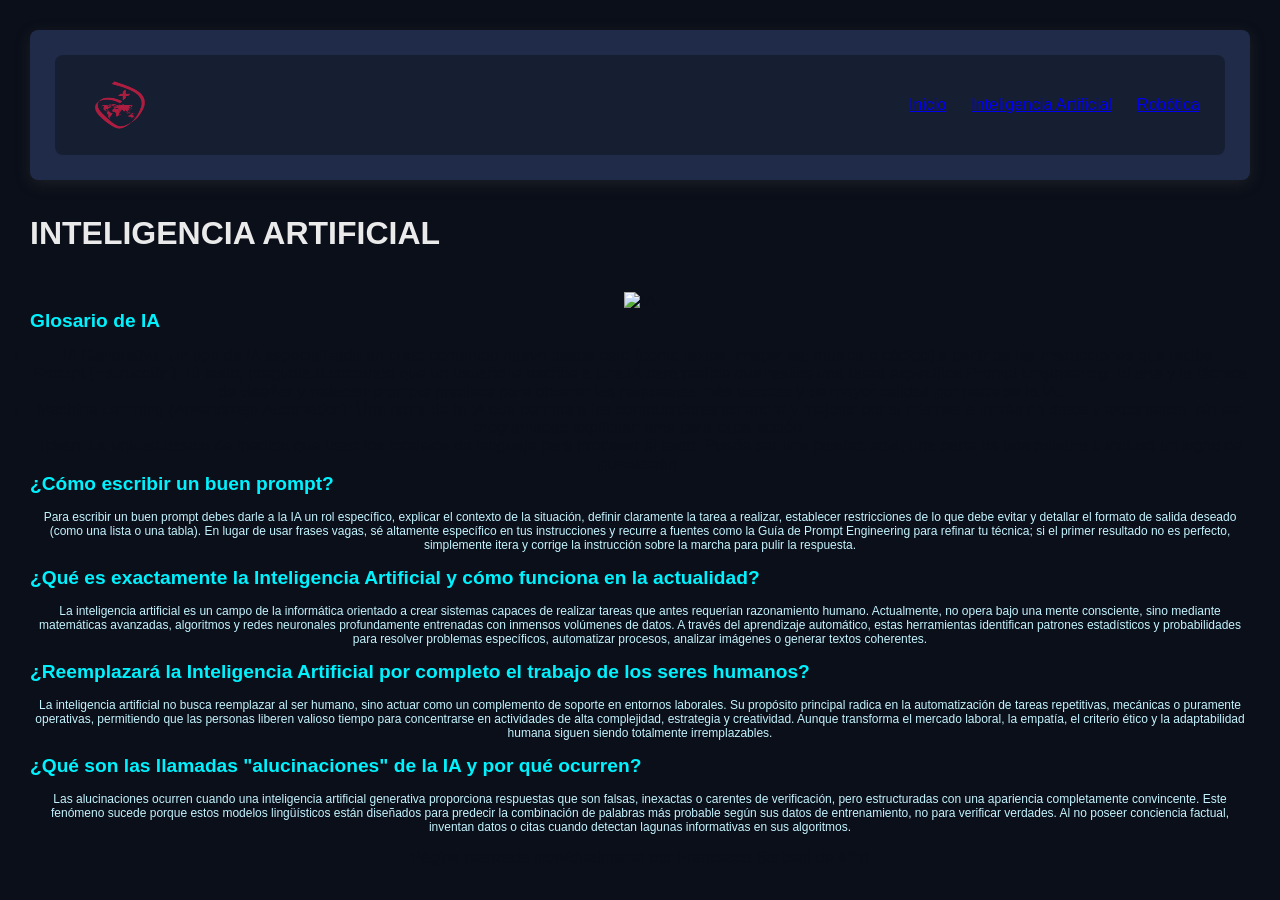
==== IA.html @ f8b9c02d "primer commit" ====
<!DOCTYPE html>
<html lang="en">
<head>
    <meta charset="UTF-8">
    <meta name="viewport" content="width=device-width, initial-scale=1.0">
    <title>Tecnologías de la información</title>    <link rel="stylesheet" href="style.css">    <link rel="stylesheet" href="style.css?v=2">
</head>
<body>

    <section>
        <nav class="navbar">
            <div class="logo" id="loguito">
            <img src="img/Logo_Religiosas_Sagrado_Corazón_de_Jesús.png" width="80" height="70" alt="logitosagrado" />
            </div>

            <div>
            <ul class="nav-links" id="paginas">
                <li><a href="index.html">Inicio</a></li>
                <li><a href="IA.html">Inteligencia Artificial</a></li>
                <li><a href="Robotica.html">Robótica</a></li>
            </div>
        </nav>
    </section>
	
    <div>
        <center>
        <h1>INTELIGENCIA ARTIFICIAL</h1
		</center>
	<img src="img/iafoto.jpg" alt="IA" width="300">

<div id="centro">

	<div class="cajas">
	<h2> Glosario de IA </h2>
	<ul>
		<li>IA Generativa: Un tipo de IA especializada en crear contenido nuevo desde cero (como textos, imágenes, música o código) a partir de las instrucciones que recibe.</li>
		<li>Prompt (Instrucción): El texto, pregunta o comando que un usuario le escribe a una IA para pedirle que realice una tarea específica.Prompt Engineering: El arte y la técnica de diseñar y redactar prompts precisos para obtener las respuestas más exactas y de mayor calidad por parte de la IA.</li>
		<li>Machine Learning (Aprendizaje Automático): Una rama de la IA que permite a las computadoras aprender y mejorar por sí mismas a través de datos y experiencia, sin ser programadas explícitamente para cada acción.</li>
		<li>Token: La unidad básica de medida que usan los modelos de lenguaje para procesar el texto. Puede ser una palabra sola, una parte de una palabra o incluso un signo de puntuación.</li>
	</ul>
	</div>

	<div class="cajas">
		<h2> ¿Cómo escribir un buen prompt? </h2>

		<p> Para escribir un buen prompt debes darle a la IA un rol específico, explicar el contexto de la situación, definir claramente la tarea a realizar, establecer restricciones de lo que debe evitar y detallar el formato de salida deseado (como una lista o una tabla). En lugar de usar frases vagas, sé altamente específico en tus instrucciones y recurre a fuentes como la Guía de Prompt Engineering para refinar tu técnica; si el primer resultado no es perfecto, simplemente itera y corrige la instrucción sobre la marcha para pulir la respuesta.
		</p>
	</div>

	<div class="cajas">
	<h2> ¿Qué es exactamente la Inteligencia Artificial y cómo funciona en la actualidad? </h2>
		<p> La inteligencia artificial es un campo de la informática orientado a crear sistemas capaces de realizar tareas que antes requerían razonamiento humano. Actualmente, no opera bajo una mente consciente, sino mediante matemáticas avanzadas, algoritmos y redes neuronales profundamente entrenadas con inmensos volúmenes de datos. A través del aprendizaje automático, estas herramientas identifican patrones estadísticos y probabilidades para resolver problemas específicos, automatizar procesos, analizar imágenes o generar textos coherentes.
		</p>	
	</div>


	<div class="cajas">
	<h2> ¿Reemplazará la Inteligencia Artificial por completo el trabajo de los seres humanos? </h2>
		<p> La inteligencia artificial no busca reemplazar al ser humano, sino actuar como un complemento de soporte en entornos laborales. Su propósito principal radica en la automatización de tareas repetitivas, mecánicas o puramente operativas, permitiendo que las personas liberen valioso tiempo para concentrarse en actividades de alta complejidad, estrategia y creatividad. Aunque transforma el mercado laboral, la empatía, el criterio ético y la adaptabilidad humana siguen siendo totalmente irremplazables.
		</p>
	</div>


	<div class="cajas">
	<h2> ¿Qué son las llamadas "alucinaciones" de la IA y por qué ocurren? </h2>
		<p>Las alucinaciones ocurren cuando una inteligencia artificial generativa proporciona respuestas que son falsas, inexactas o carentes de verificación, pero estructuradas con una apariencia completamente convincente. Este fenómeno sucede porque estos modelos lingüísticos están diseñados para predecir la combinación de palabras más probable según sus datos de entrenamiento, no para verificar verdades. Al no poseer conciencia factual, inventan datos o citas cuando detectan lagunas informativas en sus algoritmos.
		</p>
	</div>
</div>

</body>

<footer>
    <a>Página realizada individualmente por Francesca Barbieri de 4°"B</a>
</footer>
---- style.css ----
@charset "utf-8";

* {                             
    margin: 0;                    
    padding: 0;                   
    box-sizing: border-box; 
}


body {
    font-family: 'Segoe UI', Tahoma, Geneva, Verdana, sans-serif;      
    background:#0B0F19    ;    
    color: #0B0F19 ;            
    padding: 30px;
}

.navbar {
    display: flex;
    justify-content: space-between; 
    align-items: center;         
    background: #161F32;         
    border-radius: 8px;          
    padding: 15px 25px;          
}


#paginas {
    display: flex;            
    gap: 25px;          
    list-style: none; 
    color: #00F2FE;                
    text-decoration: none; 
    align-items: flex-end;
}

#loguito {
    display: flex;
    align-items:flex-start;
}

#banner {
    display: flex;
    align-items: flex-start;
    justify-content: space-between;
    margin-bottom: 40px;        
    padding: 20px;              
    background: #070A10;         
    border-radius: 8px;          
}

#banner img {
    display: flex;
    align-items: flex-end;
    width:100%;
    height:200px;
    border-radius: 8px;
}

.button{
    background-color: #FDF8F2;
    color: #3E4A3E;
    border-radius: 4px;
    transition: background-color 0.3s ease;
}

.button:hover { background-color: #35473d; }


h1 {
    text-align:left;         
    margin-bottom: 40px;        
    color: #EAEAEA;           
}

h2 {
    text-align: left;
    margin-bottom: 15px;        
    color: #00F2FE;             
    font-size: 1.2rem;        
}

h3 {
    text-align: left;
    margin-bottom: 15px;        
    color: #C4F4FF;             
    font-size: 18px        
}


p{
    margin-bottom: 15px;        
    color: #C4F4FF;             
    font-size: 12px;
}


section {
    background:#1F2B48;;    
    padding: 25px;              
    margin-bottom: 35px;        
    box-shadow: 0 4px 15px rgba(68, 68, 68, 0.3); 
    border-radius: 8px;
}

.flex-container {
    display: flex; 
    gap: 10px;                  
    background: #1F2B48;         
    border-radius: 8px;          
    padding: 15px;               
    min-height: 100px;
    justify-content: space-between;
    row-gap: 20px; 
    margin-bottom: 35px;
}


.flex-item {
    display: flex;
    flex-direction: column;
    background: #161F32;       
    color: #fff;               
    border-radius: 6px;         
    padding: 20px;              
    text-align: center;          
    font-weight: bold;           
    font-size: 1.1rem;           
    transition: transform 0.2s;
}

.flex:hover {
    transform: translate(-5px); 
    box-shadow: 0 8px 25px rgba(41, 41, 41, 0.3); 
}


.flex-item img{
    width: 100%;
    height: 500px;
    border-radius: 6px;
    margin-bottom: 10px;
}

.flex-item:hover{
    transform: translate(-5px); 
    box-shadow: 0 8px 25px rgba(41, 41, 41, 0.3); 
}



#columnas .flex-item:nth-child(1){
    flex: 1;
}

#columnas .flex-item:nth-child(2){
    flex: 1;
}

#columnas .flex-item:nth-child(3){
    flex: 1;
}

#columnas .flex-item:nth-child(4){
    flex: 1;
}



#cajas .flex-item:nth-child(1){
    flex: 1;
}

#cajas .flex-item:nth-child(2){
    flex: 1;
}

#cajas .flex-item:nth-child(3){
    flex: 1;
}

#cajas .flex-item:nth-child(4){
    flex: 1;
}
---- style.css ----
@charset "utf-8";

* {                             
    margin: 0;                    
    padding: 0;                   
    box-sizing: border-box; 
}


body {
    font-family: 'Segoe UI', Tahoma, Geneva, Verdana, sans-serif;      
    background:#0B0F19    ;    
    color: #0B0F19 ;            
    padding: 30px;
}

.navbar {
    display: flex;
    justify-content: space-between; 
    align-items: center;         
    background: #161F32;         
    border-radius: 8px;          
    padding: 15px 25px;          
}


#paginas {
    display: flex;            
    gap: 25px;          
    list-style: none; 
    color: #00F2FE;                
    text-decoration: none; 
    align-items: flex-end;
}

#loguito {
    display: flex;
    align-items:flex-start;
}

#banner {
    display: flex;
    align-items: flex-start;
    justify-content: space-between;
    margin-bottom: 40px;        
    padding: 20px;              
    background: #070A10;         
    border-radius: 8px;          
}

#banner img {
    display: flex;
    align-items: flex-end;
    width:100%;
    height:200px;
    border-radius: 8px;
}

.button{
    background-color: #FDF8F2;
    color: #3E4A3E;
    border-radius: 4px;
    transition: background-color 0.3s ease;
}

.button:hover { background-color: #35473d; }


h1 {
    text-align:left;         
    margin-bottom: 40px;        
    color: #EAEAEA;           
}

h2 {
    text-align: left;
    margin-bottom: 15px;        
    color: #00F2FE;             
    font-size: 1.2rem;        
}

h3 {
    text-align: left;
    margin-bottom: 15px;        
    color: #C4F4FF;             
    font-size: 18px        
}


p{
    margin-bottom: 15px;        
    color: #C4F4FF;             
    font-size: 12px;
}


section {
    background:#1F2B48;;    
    padding: 25px;              
    margin-bottom: 35px;        
    box-shadow: 0 4px 15px rgba(68, 68, 68, 0.3); 
    border-radius: 8px;
}

.flex-container {
    display: flex; 
    gap: 10px;                  
    background: #1F2B48;         
    border-radius: 8px;          
    padding: 15px;               
    min-height: 100px;
    justify-content: space-between;
    row-gap: 20px; 
    margin-bottom: 35px;
}


.flex-item {
    display: flex;
    flex-direction: column;
    background: #161F32;       
    color: #fff;               
    border-radius: 6px;         
    padding: 20px;              
    text-align: center;          
    font-weight: bold;           
    font-size: 1.1rem;           
    transition: transform 0.2s;
}

.flex:hover {
    transform: translate(-5px); 
    box-shadow: 0 8px 25px rgba(41, 41, 41, 0.3); 
}


.flex-item img{
    width: 100%;
    height: 500px;
    border-radius: 6px;
    margin-bottom: 10px;
}

.flex-item:hover{
    transform: translate(-5px); 
    box-shadow: 0 8px 25px rgba(41, 41, 41, 0.3); 
}



#columnas .flex-item:nth-child(1){
    flex: 1;
}

#columnas .flex-item:nth-child(2){
    flex: 1;
}

#columnas .flex-item:nth-child(3){
    flex: 1;
}

#columnas .flex-item:nth-child(4){
    flex: 1;
}



#cajas .flex-item:nth-child(1){
    flex: 1;
}

#cajas .flex-item:nth-child(2){
    flex: 1;
}

#cajas .flex-item:nth-child(3){
    flex: 1;
}

#cajas .flex-item:nth-child(4){
    flex: 1;
}
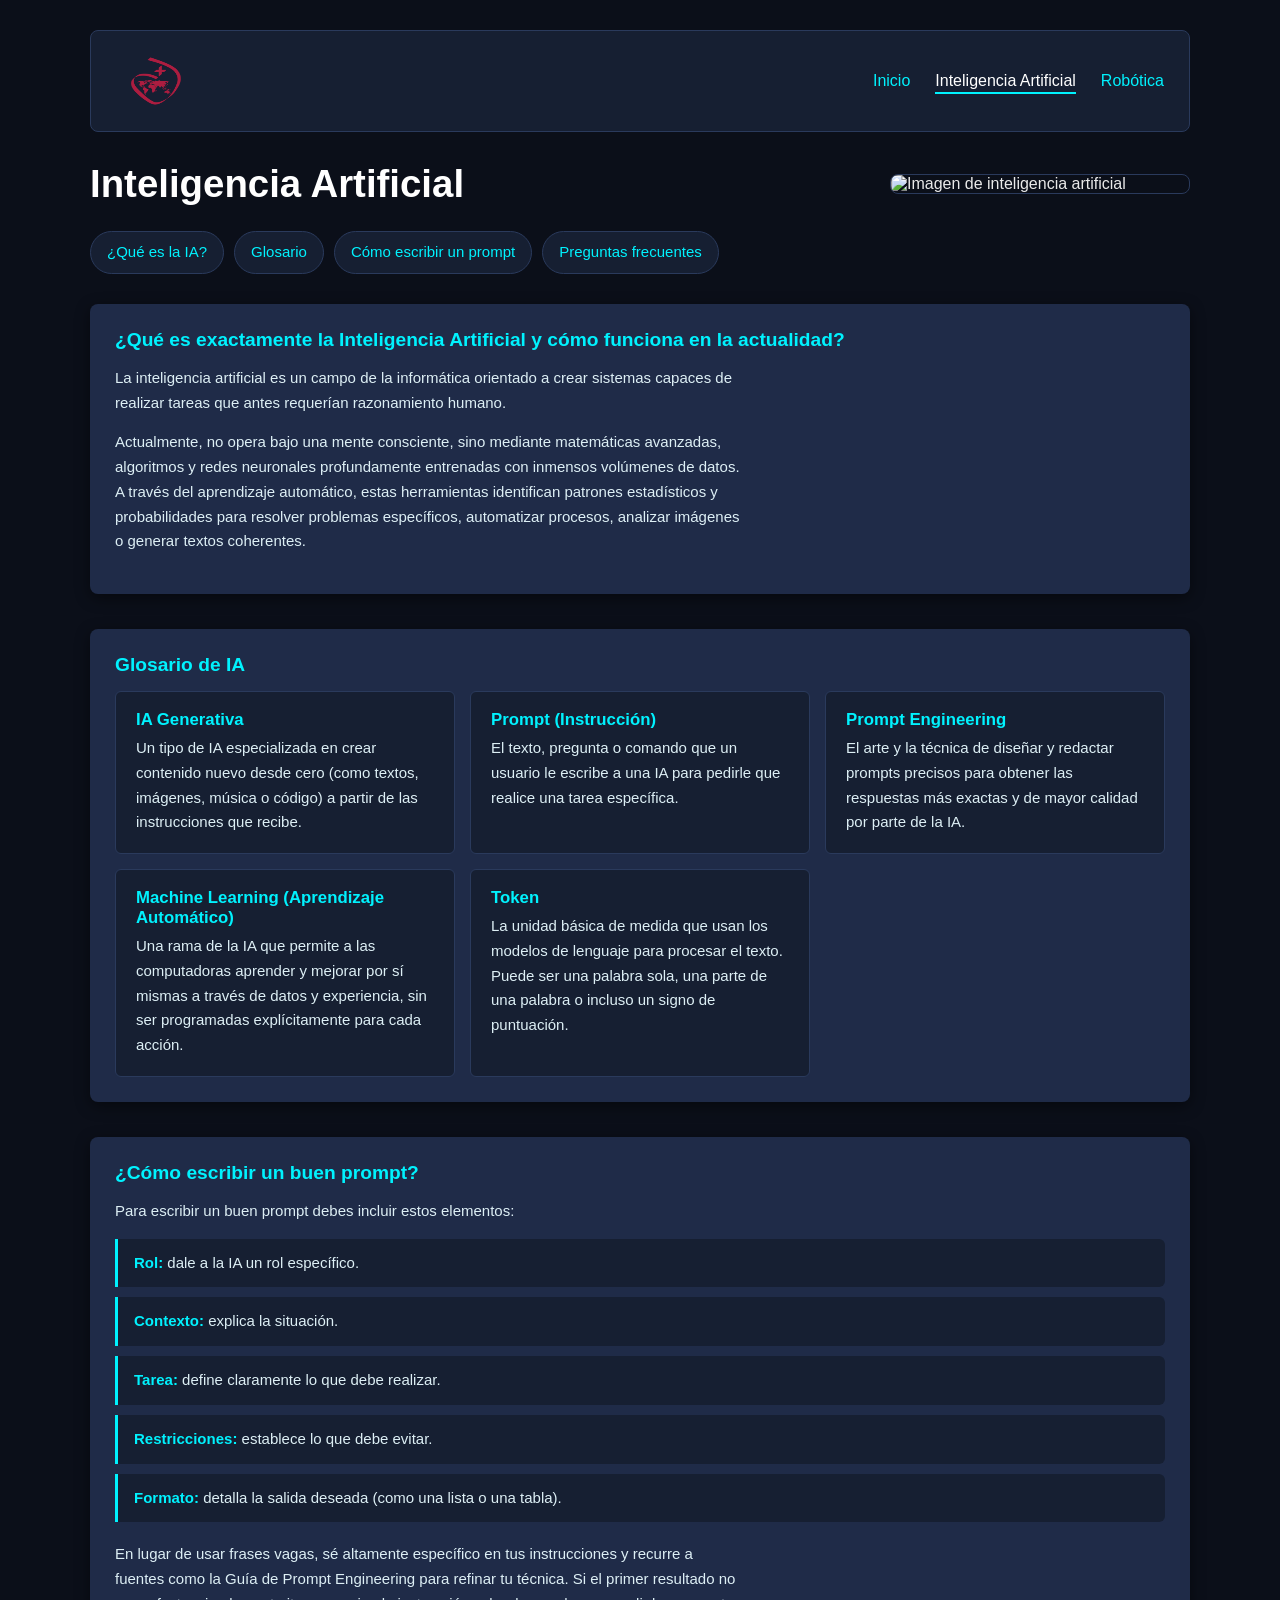
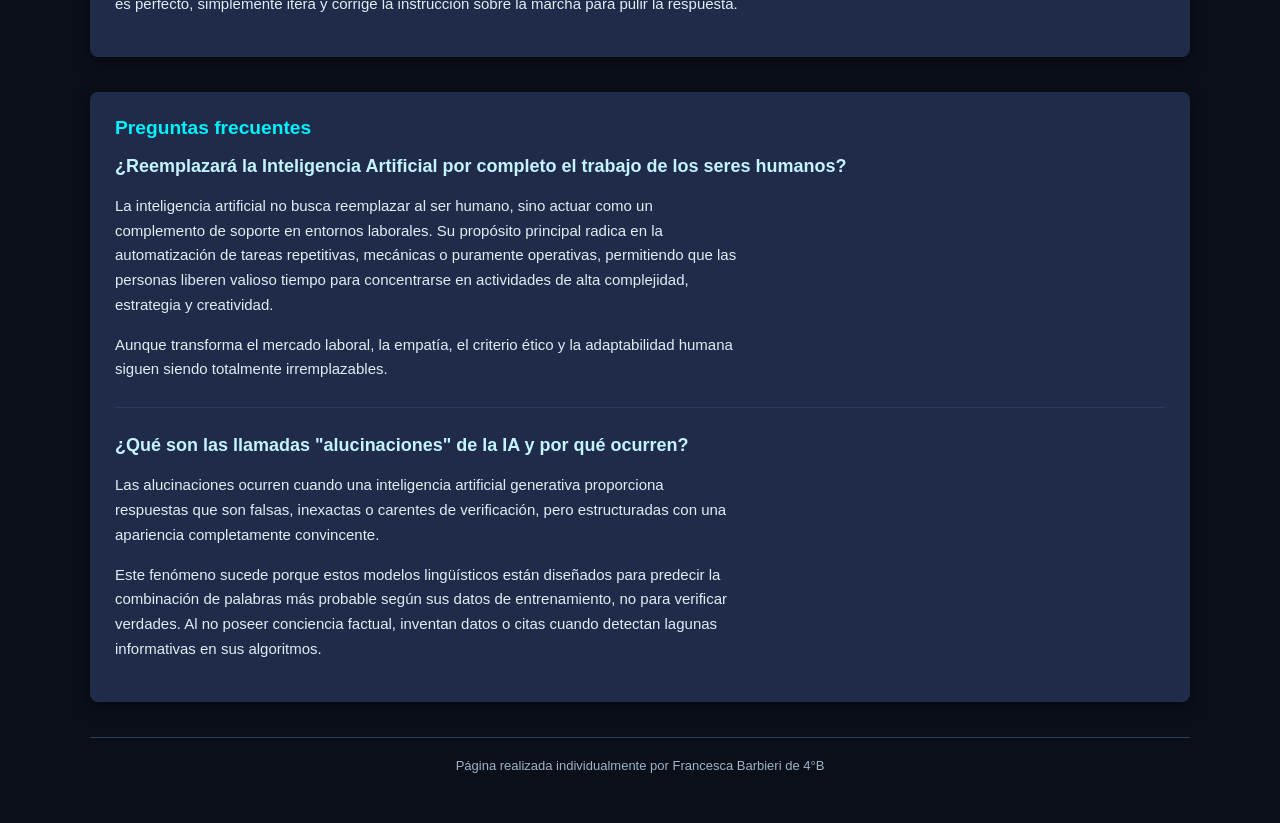
==== commit f8ce6660: "otro commit" ====
--- a/IA.html
+++ b/IA.html
@@ -1,75 +1,109 @@
 <!DOCTYPE html>
-<html lang="en">
+<html lang="es">
 <head>
     <meta charset="UTF-8">
     <meta name="viewport" content="width=device-width, initial-scale=1.0">
-    <title>Tecnologías de la información</title>    <link rel="stylesheet" href="style.css">    <link rel="stylesheet" href="style.css?v=2">
+    <title>Inteligencia Artificial | Tecnologías de la información</title>
+    <link rel="stylesheet" href="style.css">
 </head>
 <body>
 
-    <section>
-        <nav class="navbar">
+    <header>
+        <nav class="navbar" aria-label="Principal">
             <div class="logo" id="loguito">
-            <img src="img/Logo_Religiosas_Sagrado_Corazón_de_Jesús.png" width="80" height="70" alt="logitosagrado" />
+                <img src="img/Logo_Religiosas_Sagrado_Corazón_de_Jesús.png" width="80" height="70" alt="Logo de las Religiosas del Sagrado Corazón de Jesús">
             </div>
 
-            <div>
             <ul class="nav-links" id="paginas">
                 <li><a href="index.html">Inicio</a></li>
-                <li><a href="IA.html">Inteligencia Artificial</a></li>
+                <li><a href="IA.html" aria-current="page">Inteligencia Artificial</a></li>
                 <li><a href="Robotica.html">Robótica</a></li>
-            </div>
+            </ul>
         </nav>
-    </section>
-	
-    <div>
-        <center>
-        <h1>INTELIGENCIA ARTIFICIAL</h1
-		</center>
-	<img src="img/iafoto.jpg" alt="IA" width="300">
+    </header>
 
-<div id="centro">
+    <main>
 
-	<div class="cajas">
-	<h2> Glosario de IA </h2>
-	<ul>
-		<li>IA Generativa: Un tipo de IA especializada en crear contenido nuevo desde cero (como textos, imágenes, música o código) a partir de las instrucciones que recibe.</li>
-		<li>Prompt (Instrucción): El texto, pregunta o comando que un usuario le escribe a una IA para pedirle que realice una tarea específica.Prompt Engineering: El arte y la técnica de diseñar y redactar prompts precisos para obtener las respuestas más exactas y de mayor calidad por parte de la IA.</li>
-		<li>Machine Learning (Aprendizaje Automático): Una rama de la IA que permite a las computadoras aprender y mejorar por sí mismas a través de datos y experiencia, sin ser programadas explícitamente para cada acción.</li>
-		<li>Token: La unidad básica de medida que usan los modelos de lenguaje para procesar el texto. Puede ser una palabra sola, una parte de una palabra o incluso un signo de puntuación.</li>
-	</ul>
-	</div>
+        <div class="hero">
+            <h1>Inteligencia Artificial</h1>
+            <img src="img/iafoto.jpg" alt="Imagen de inteligencia artificial" width="300">
+        </div>
 
-	<div class="cajas">
-		<h2> ¿Cómo escribir un buen prompt? </h2>
+        <nav class="indice" aria-label="En esta página">
+            <ul>
+                <li><a href="#que-es">¿Qué es la IA?</a></li>
+                <li><a href="#glosario">Glosario</a></li>
+                <li><a href="#prompt">Cómo escribir un prompt</a></li>
+                <li><a href="#preguntas">Preguntas frecuentes</a></li>
+            </ul>
+        </nav>
 
-		<p> Para escribir un buen prompt debes darle a la IA un rol específico, explicar el contexto de la situación, definir claramente la tarea a realizar, establecer restricciones de lo que debe evitar y detallar el formato de salida deseado (como una lista o una tabla). En lugar de usar frases vagas, sé altamente específico en tus instrucciones y recurre a fuentes como la Guía de Prompt Engineering para refinar tu técnica; si el primer resultado no es perfecto, simplemente itera y corrige la instrucción sobre la marcha para pulir la respuesta.
-		</p>
-	</div>
+        <section id="que-es">
+            <h2>¿Qué es exactamente la Inteligencia Artificial y cómo funciona en la actualidad?</h2>
+            <p>La inteligencia artificial es un campo de la informática orientado a crear sistemas capaces de realizar tareas que antes requerían razonamiento humano.</p>
+            <p>Actualmente, no opera bajo una mente consciente, sino mediante matemáticas avanzadas, algoritmos y redes neuronales profundamente entrenadas con inmensos volúmenes de datos. A través del aprendizaje automático, estas herramientas identifican patrones estadísticos y probabilidades para resolver problemas específicos, automatizar procesos, analizar imágenes o generar textos coherentes.</p>
+        </section>
 
-	<div class="cajas">
-	<h2> ¿Qué es exactamente la Inteligencia Artificial y cómo funciona en la actualidad? </h2>
-		<p> La inteligencia artificial es un campo de la informática orientado a crear sistemas capaces de realizar tareas que antes requerían razonamiento humano. Actualmente, no opera bajo una mente consciente, sino mediante matemáticas avanzadas, algoritmos y redes neuronales profundamente entrenadas con inmensos volúmenes de datos. A través del aprendizaje automático, estas herramientas identifican patrones estadísticos y probabilidades para resolver problemas específicos, automatizar procesos, analizar imágenes o generar textos coherentes.
-		</p>	
-	</div>
+        <section id="glosario" class="glosario">
+            <h2>Glosario de IA</h2>
+            <dl>
+                <div class="termino">
+                    <dt>IA Generativa</dt>
+                    <dd>Un tipo de IA especializada en crear contenido nuevo desde cero (como textos, imágenes, música o código) a partir de las instrucciones que recibe.</dd>
+                </div>
+                <div class="termino">
+                    <dt>Prompt (Instrucción)</dt>
+                    <dd>El texto, pregunta o comando que un usuario le escribe a una IA para pedirle que realice una tarea específica.</dd>
+                </div>
+                <div class="termino">
+                    <dt>Prompt Engineering</dt>
+                    <dd>El arte y la técnica de diseñar y redactar prompts precisos para obtener las respuestas más exactas y de mayor calidad por parte de la IA.</dd>
+                </div>
+                <div class="termino">
+                    <dt>Machine Learning (Aprendizaje Automático)</dt>
+                    <dd>Una rama de la IA que permite a las computadoras aprender y mejorar por sí mismas a través de datos y experiencia, sin ser programadas explícitamente para cada acción.</dd>
+                </div>
+                <div class="termino">
+                    <dt>Token</dt>
+                    <dd>La unidad básica de medida que usan los modelos de lenguaje para procesar el texto. Puede ser una palabra sola, una parte de una palabra o incluso un signo de puntuación.</dd>
+                </div>
+            </dl>
+        </section>
 
+        <section id="prompt">
+            <h2>¿Cómo escribir un buen prompt?</h2>
+            <p>Para escribir un buen prompt debes incluir estos elementos:</p>
+            <ul class="prompt-lista">
+                <li><strong>Rol:</strong> dale a la IA un rol específico.</li>
+                <li><strong>Contexto:</strong> explica la situación.</li>
+                <li><strong>Tarea:</strong> define claramente lo que debe realizar.</li>
+                <li><strong>Restricciones:</strong> establece lo que debe evitar.</li>
+                <li><strong>Formato:</strong> detalla la salida deseada (como una lista o una tabla).</li>
+            </ul>
+            <p>En lugar de usar frases vagas, sé altamente específico en tus instrucciones y recurre a fuentes como la Guía de Prompt Engineering para refinar tu técnica. Si el primer resultado no es perfecto, simplemente itera y corrige la instrucción sobre la marcha para pulir la respuesta.</p>
+        </section>
 
-	<div class="cajas">
-	<h2> ¿Reemplazará la Inteligencia Artificial por completo el trabajo de los seres humanos? </h2>
-		<p> La inteligencia artificial no busca reemplazar al ser humano, sino actuar como un complemento de soporte en entornos laborales. Su propósito principal radica en la automatización de tareas repetitivas, mecánicas o puramente operativas, permitiendo que las personas liberen valioso tiempo para concentrarse en actividades de alta complejidad, estrategia y creatividad. Aunque transforma el mercado laboral, la empatía, el criterio ético y la adaptabilidad humana siguen siendo totalmente irremplazables.
-		</p>
-	</div>
+        <section id="preguntas" class="faq">
+            <h2>Preguntas frecuentes</h2>
 
+            <article>
+                <h3>¿Reemplazará la Inteligencia Artificial por completo el trabajo de los seres humanos?</h3>
+                <p>La inteligencia artificial no busca reemplazar al ser humano, sino actuar como un complemento de soporte en entornos laborales. Su propósito principal radica en la automatización de tareas repetitivas, mecánicas o puramente operativas, permitiendo que las personas liberen valioso tiempo para concentrarse en actividades de alta complejidad, estrategia y creatividad.</p>
+                <p>Aunque transforma el mercado laboral, la empatía, el criterio ético y la adaptabilidad humana siguen siendo totalmente irremplazables.</p>
+            </article>
 
-	<div class="cajas">
-	<h2> ¿Qué son las llamadas "alucinaciones" de la IA y por qué ocurren? </h2>
-		<p>Las alucinaciones ocurren cuando una inteligencia artificial generativa proporciona respuestas que son falsas, inexactas o carentes de verificación, pero estructuradas con una apariencia completamente convincente. Este fenómeno sucede porque estos modelos lingüísticos están diseñados para predecir la combinación de palabras más probable según sus datos de entrenamiento, no para verificar verdades. Al no poseer conciencia factual, inventan datos o citas cuando detectan lagunas informativas en sus algoritmos.
-		</p>
-	</div>
-</div>
+            <article>
+                <h3>¿Qué son las llamadas "alucinaciones" de la IA y por qué ocurren?</h3>
+                <p>Las alucinaciones ocurren cuando una inteligencia artificial generativa proporciona respuestas que son falsas, inexactas o carentes de verificación, pero estructuradas con una apariencia completamente convincente.</p>
+                <p>Este fenómeno sucede porque estos modelos lingüísticos están diseñados para predecir la combinación de palabras más probable según sus datos de entrenamiento, no para verificar verdades. Al no poseer conciencia factual, inventan datos o citas cuando detectan lagunas informativas en sus algoritmos.</p>
+            </article>
+        </section>
+
+    </main>
+
+    <footer>
+        <p>Página realizada individualmente por Francesca Barbieri de 4°B</p>
+    </footer>
 
 </body>
-
-<footer>
-    <a>Página realizada individualmente por Francesca Barbieri de 4°"B</a>
-</footer>+</html>
--- a/style.css
+++ b/style.css
@@ -1,184 +1,386 @@
-
 @charset "utf-8";
 
-* {                             
-    margin: 0;                    
-    padding: 0;                   
-    box-sizing: border-box; 
-}
-
+* {
+    margin: 0;
+    padding: 0;
+    box-sizing: border-box;
+}
 
 body {
-    font-family: 'Segoe UI', Tahoma, Geneva, Verdana, sans-serif;      
-    background:#0B0F19    ;    
-    color: #0B0F19 ;            
+    font-family: 'Segoe UI', Tahoma, Geneva, Verdana, sans-serif;
+    background: #0B0F19;
+    color: #EAEAEA;
     padding: 30px;
 }
 
+a {
+    color: #00F2FE;
+    text-decoration: none;
+}
+
+a:hover {
+    color: #FFFFFF;
+    text-decoration: underline;
+}
+
 .navbar {
     display: flex;
-    justify-content: space-between; 
-    align-items: center;         
-    background: #161F32;         
-    border-radius: 8px;          
-    padding: 15px 25px;          
-}
-
+    justify-content: space-between;
+    align-items: center;
+    background: #161F32;
+    border-radius: 8px;
+    padding: 15px 25px;
+    border: 1px solid #2A3A5C;
+}
 
 #paginas {
-    display: flex;            
-    gap: 25px;          
-    list-style: none; 
-    color: #00F2FE;                
-    text-decoration: none; 
+    display: flex;
+    gap: 25px;
+    list-style: none;
+    color: #00F2FE;
+    text-decoration: none;
     align-items: flex-end;
 }
 
 #loguito {
     display: flex;
-    align-items:flex-start;
+    align-items: flex-start;
 }
 
 #banner {
     display: flex;
     align-items: flex-start;
     justify-content: space-between;
-    margin-bottom: 40px;        
-    padding: 20px;              
-    background: #070A10;         
-    border-radius: 8px;          
+    margin-bottom: 40px;
+    padding: 20px;
+    background: #121B2E;
+    border: 1px solid #2A3A5C;
+    border-radius: 8px;
 }
 
 #banner img {
     display: flex;
     align-items: flex-end;
-    width:100%;
-    height:200px;
-    border-radius: 8px;
-}
-
-.button{
-    background-color: #FDF8F2;
-    color: #3E4A3E;
+    width: 100%;
+    height: 200px;
+    border-radius: 8px;
+}
+
+.button {
+    background-color: #00F2FE;
+    color: #0B0F19;
+    font-weight: bold;
     border-radius: 4px;
     transition: background-color 0.3s ease;
 }
 
-.button:hover { background-color: #35473d; }
-
+.button:hover {
+    background-color: #C4F4FF;
+    color: #0B0F19;
+}
 
 h1 {
-    text-align:left;         
-    margin-bottom: 40px;        
-    color: #EAEAEA;           
+    text-align: left;
+    margin-bottom: 40px;
+    color: #FFFFFF;
 }
 
 h2 {
     text-align: left;
-    margin-bottom: 15px;        
-    color: #00F2FE;             
-    font-size: 1.2rem;        
+    margin-bottom: 15px;
+    color: #00F2FE;
+    font-size: 1.2rem;
 }
 
 h3 {
     text-align: left;
-    margin-bottom: 15px;        
-    color: #C4F4FF;             
-    font-size: 18px        
-}
-
-
-p{
-    margin-bottom: 15px;        
-    color: #C4F4FF;             
+    margin-bottom: 15px;
+    color: #C4F4FF;
+    font-size: 18px;
+}
+
+p {
+    margin-bottom: 15px;
+    color: #DDEFF5;
     font-size: 12px;
 }
 
-
 section {
-    background:#1F2B48;;    
-    padding: 25px;              
-    margin-bottom: 35px;        
-    box-shadow: 0 4px 15px rgba(68, 68, 68, 0.3); 
+    background: #1F2B48;
+    padding: 25px;
+    margin-bottom: 35px;
+    box-shadow: 0 4px 15px rgba(0, 0, 0, 0.45);
     border-radius: 8px;
 }
 
 .flex-container {
-    display: flex; 
-    gap: 10px;                  
-    background: #1F2B48;         
-    border-radius: 8px;          
-    padding: 15px;               
+    display: flex;
+    gap: 10px;
+    background: #1F2B48;
+    border-radius: 8px;
+    padding: 15px;
     min-height: 100px;
     justify-content: space-between;
-    row-gap: 20px; 
+    row-gap: 20px;
     margin-bottom: 35px;
 }
 
-
 .flex-item {
     display: flex;
     flex-direction: column;
-    background: #161F32;       
-    color: #fff;               
-    border-radius: 6px;         
-    padding: 20px;              
-    text-align: center;          
-    font-weight: bold;           
-    font-size: 1.1rem;           
-    transition: transform 0.2s;
+    background: #161F32;
+    color: #FFFFFF;
+    border: 1px solid #2A3A5C;
+    border-radius: 6px;
+    padding: 20px;
+    text-align: center;
+    font-weight: bold;
+    font-size: 1.1rem;
+    transition: transform 0.2s, box-shadow 0.2s, border-color 0.2s;
 }
 
 .flex:hover {
-    transform: translate(-5px); 
-    box-shadow: 0 8px 25px rgba(41, 41, 41, 0.3); 
-}
-
-
-.flex-item img{
+    transform: translate(-5px);
+    box-shadow: 0 8px 25px rgba(0, 242, 254, 0.2);
+}
+
+.flex-item img {
     width: 100%;
     height: 500px;
     border-radius: 6px;
     margin-bottom: 10px;
 }
 
-.flex-item:hover{
-    transform: translate(-5px); 
-    box-shadow: 0 8px 25px rgba(41, 41, 41, 0.3); 
-}
-
-
-
-#columnas .flex-item:nth-child(1){
-    flex: 1;
-}
-
-#columnas .flex-item:nth-child(2){
-    flex: 1;
-}
-
-#columnas .flex-item:nth-child(3){
-    flex: 1;
-}
-
-#columnas .flex-item:nth-child(4){
-    flex: 1;
-}
-
-
-
-#cajas .flex-item:nth-child(1){
-    flex: 1;
-}
-
-#cajas .flex-item:nth-child(2){
-    flex: 1;
-}
-
-#cajas .flex-item:nth-child(3){
-    flex: 1;
-}
-
-#cajas .flex-item:nth-child(4){
-    flex: 1;
+.flex-item:hover {
+    transform: translate(-5px);
+    border-color: #00F2FE;
+    box-shadow: 0 8px 25px rgba(0, 242, 254, 0.2);
+}
+
+#columnas .flex-item:nth-child(1) {
+    flex: 1;
+}
+
+#columnas .flex-item:nth-child(2) {
+    flex: 1;
+}
+
+#columnas .flex-item:nth-child(3) {
+    flex: 1;
+}
+
+#columnas .flex-item:nth-child(4) {
+    flex: 1;
+}
+
+#cajas .flex-item:nth-child(1) {
+    flex: 1;
+}
+
+#cajas .flex-item:nth-child(2) {
+    flex: 1;
+}
+
+#cajas .flex-item:nth-child(3) {
+    flex: 1;
+}
+
+#cajas .flex-item:nth-child(4) {
+    flex: 1;
+}
+
+html { scroll-behavior: smooth; }
+
+header,
+main,
+footer {
+    max-width: 1100px;
+    margin-left: auto;
+    margin-right: auto;
+}
+
+header { margin-bottom: 30px; }
+
+a:focus-visible {
+    outline: 2px solid #00F2FE;
+    outline-offset: 3px;
+    border-radius: 2px;
+}
+
+#paginas a[aria-current="page"] {
+    color: #FFFFFF;
+    border-bottom: 2px solid #00F2FE;
+    padding-bottom: 3px;
+}
+
+.hero {
+    display: flex;
+    align-items: center;
+    justify-content: space-between;
+    gap: 30px;
+    margin-bottom: 25px;
+}
+
+.hero h1 {
+    margin-bottom: 0;
+    font-size: 2.4rem;
+    line-height: 1.15;
+}
+
+.hero img {
+    width: 100%;
+    max-width: 300px;
+    height: auto;
+    border-radius: 8px;
+    border: 1px solid #2A3A5C;
+}
+
+.indice { margin-bottom: 30px; }
+
+.indice ul {
+    display: flex;
+    flex-wrap: wrap;
+    gap: 10px;
+    list-style: none;
+}
+
+.indice a {
+    display: inline-block;
+    padding: 8px 16px;
+    background: #161F32;
+    border: 1px solid #2A3A5C;
+    border-radius: 999px;
+    transition: border-color 0.2s;
+}
+
+.indice a:hover {
+    border-color: #00F2FE;
+    text-decoration: none;
+}
+
+main p,
+main li,
+main dd {
+    font-size: 15px;
+    line-height: 1.65;
+}
+
+main p { max-width: 75ch; }
+
+.glosario dl {
+    display: grid;
+    grid-template-columns: repeat(auto-fit, minmax(260px, 1fr));
+    gap: 15px;
+}
+
+.termino {
+    background: #161F32;
+    border: 1px solid #2A3A5C;
+    border-radius: 6px;
+    padding: 18px 20px;
+}
+
+.termino dt {
+    color: #00F2FE;
+    font-weight: bold;
+    font-size: 1.05rem;
+    margin-bottom: 6px;
+}
+
+.termino dd { color: #DDEFF5; }
+
+.prompt-lista {
+    list-style: none;
+    display: grid;
+    gap: 10px;
+    margin-bottom: 20px;
+}
+
+.prompt-lista li {
+    background: #161F32;
+    border-left: 3px solid #00F2FE;
+    border-radius: 0 6px 6px 0;
+    padding: 12px 16px;
+    color: #DDEFF5;
+}
+
+.prompt-lista strong { color: #00F2FE; }
+
+.faq article + article {
+    margin-top: 25px;
+    padding-top: 25px;
+    border-top: 1px solid #2A3A5C;
+}
+
+.faq h3 { line-height: 1.4; }
+
+footer {
+    margin-top: 10px;
+    padding: 20px 0;
+    text-align: center;
+    border-top: 1px solid #2A3A5C;
+}
+
+footer p {
+    margin: 0;
+    font-size: 13px;
+    color: #9FB3C8;
+}
+
+@media (max-width: 700px) {
+    body { padding: 15px; }
+
+    .navbar {
+        flex-direction: column;
+        gap: 15px;
+    }
+
+    #paginas {
+        flex-wrap: wrap;
+        justify-content: center;
+        align-items: center;
+        gap: 15px;
+    }
+
+    .hero {
+        flex-direction: column;
+        align-items: flex-start;
+    }
+
+    .hero h1 { font-size: 1.9rem; }
+    .hero img { max-width: 100%; }
+}
+
+@media (prefers-reduced-motion: reduce) {
+    html { scroll-behavior: auto; }
+    .flex-item,
+    .indice a,
+    .button { transition: none; }
+}
+
+.media {
+    display: flex;
+    align-items: flex-start;
+    gap: 25px;
+}
+
+.media > img {
+    width: 100%;
+    max-width: 260px;
+    height: auto;
+    flex-shrink: 0;
+    border-radius: 8px;
+    border: 1px solid #2A3A5C;
+}
+
+.media-texto {
+    flex: 1;
+    min-width: 0;
+}
+
+.media-texto h3 { margin-top: 5px; }
+
+@media (max-width: 700px) {
+    .media { flex-direction: column; }
+    .media > img { max-width: 100%; }
 }
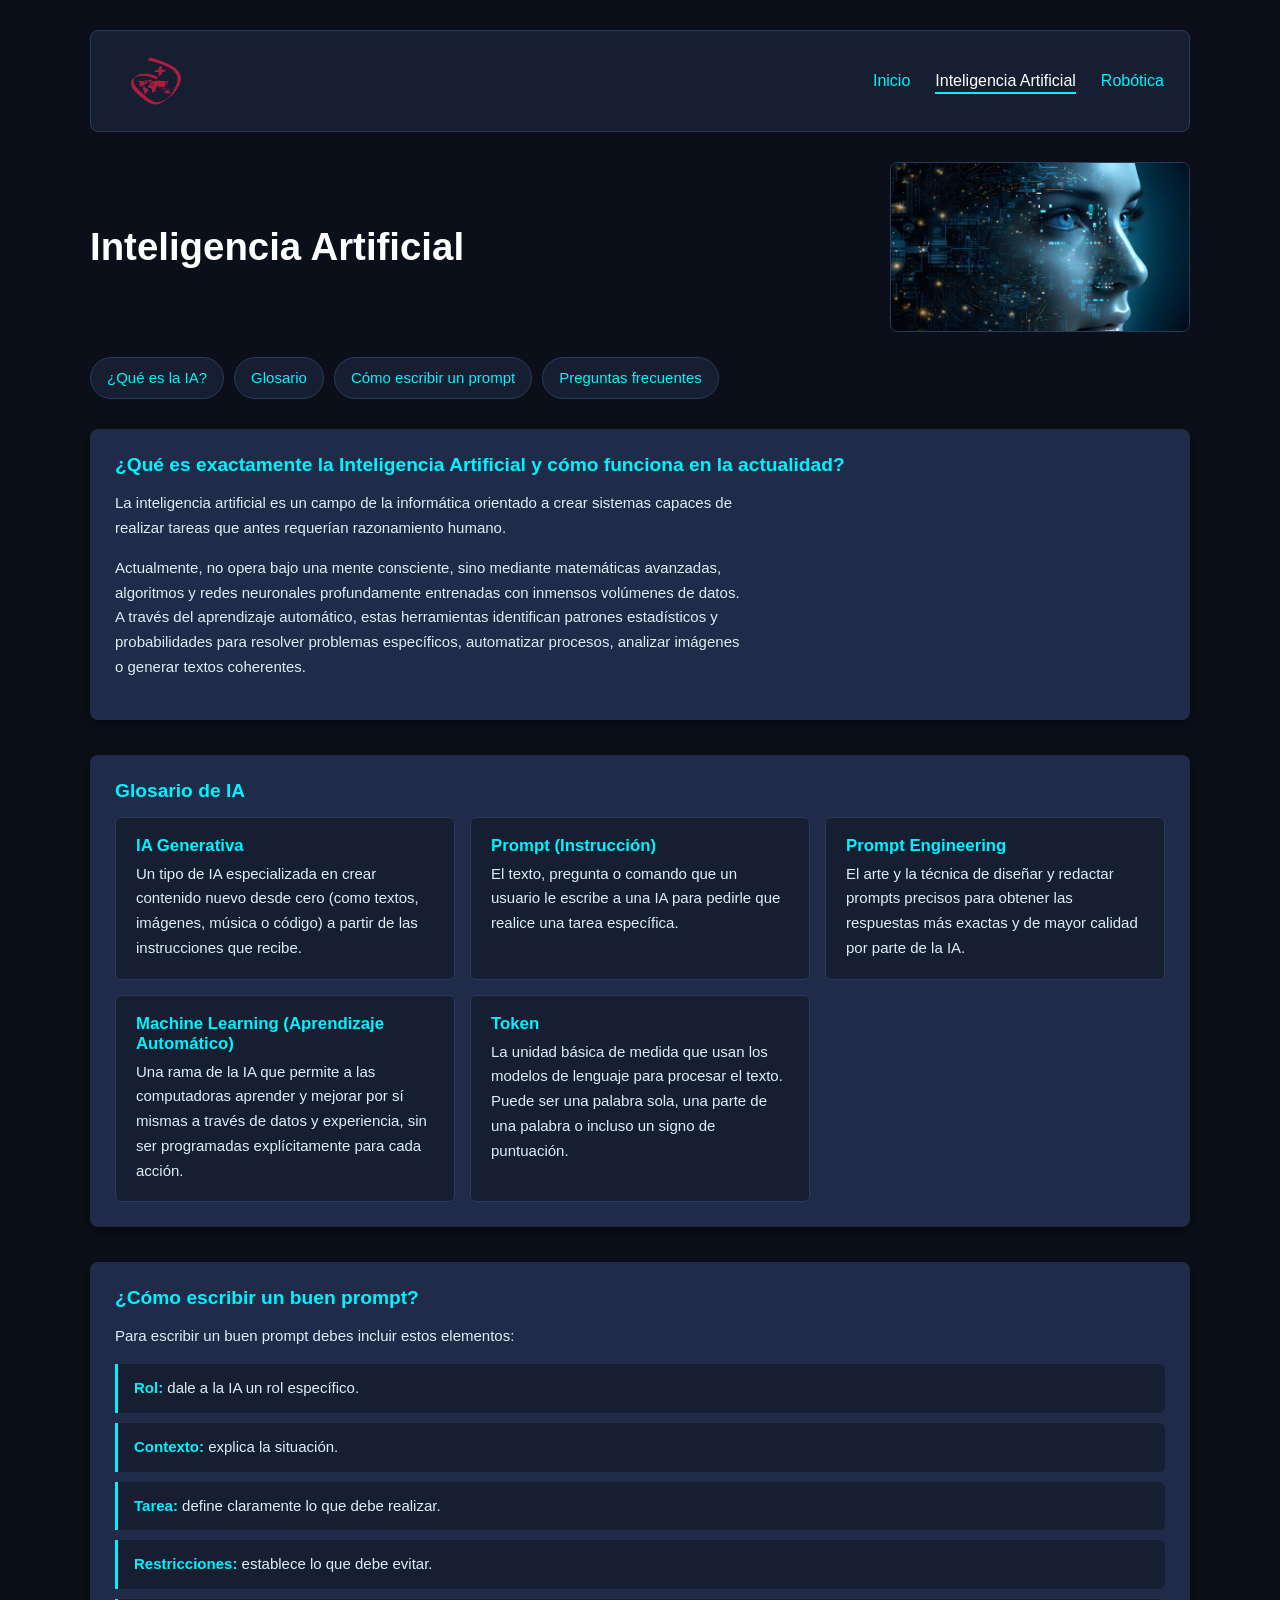
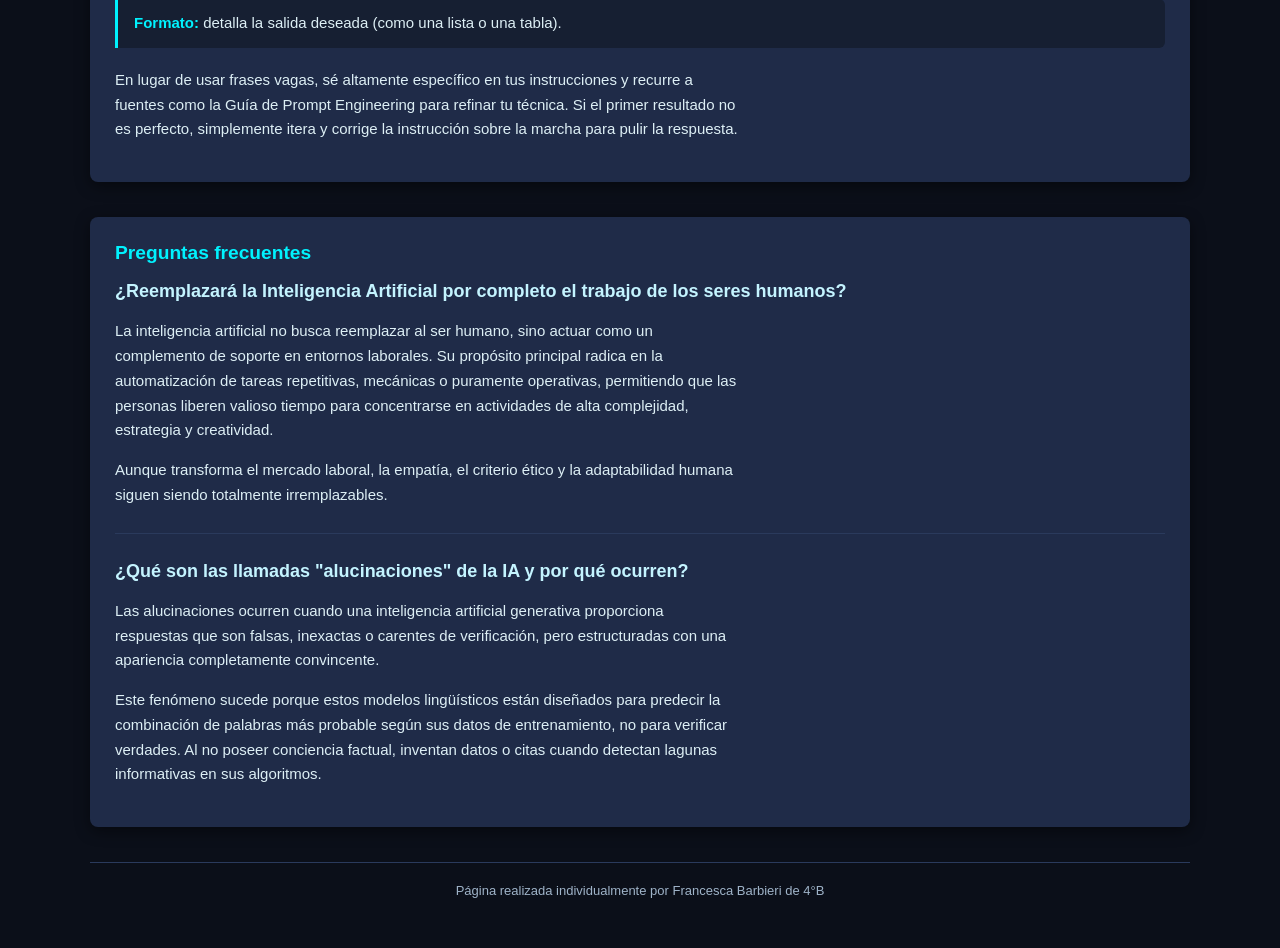
==== commit 9b9b1718: "final" ====
--- a/IA.html
+++ b/IA.html
@@ -26,7 +26,7 @@
 
         <div class="hero">
             <h1>Inteligencia Artificial</h1>
-            <img src="img/iafoto.jpg" alt="Imagen de inteligencia artificial" width="300">
+            <img src="img/IA-2.jpg" alt="Imagen de inteligencia artificial" width="300">
         </div>
 
         <nav class="indice" aria-label="En esta página">
